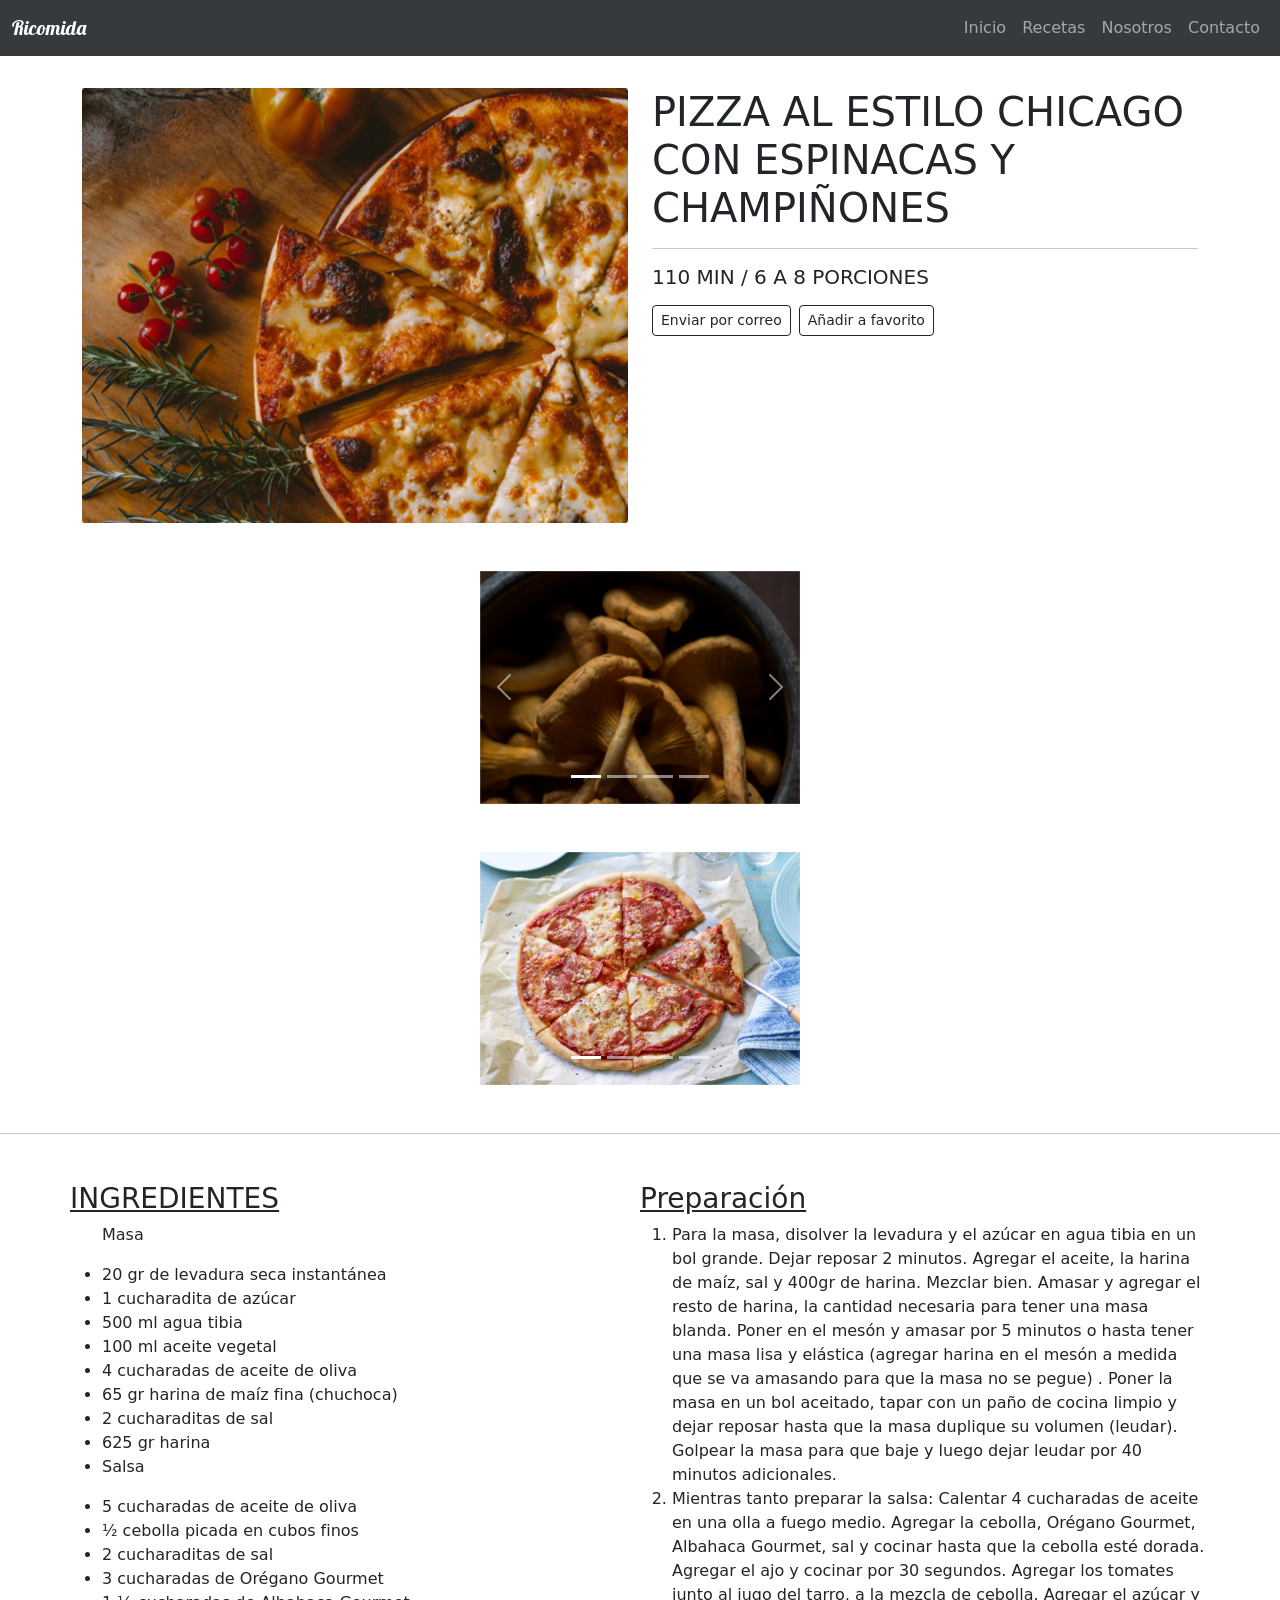
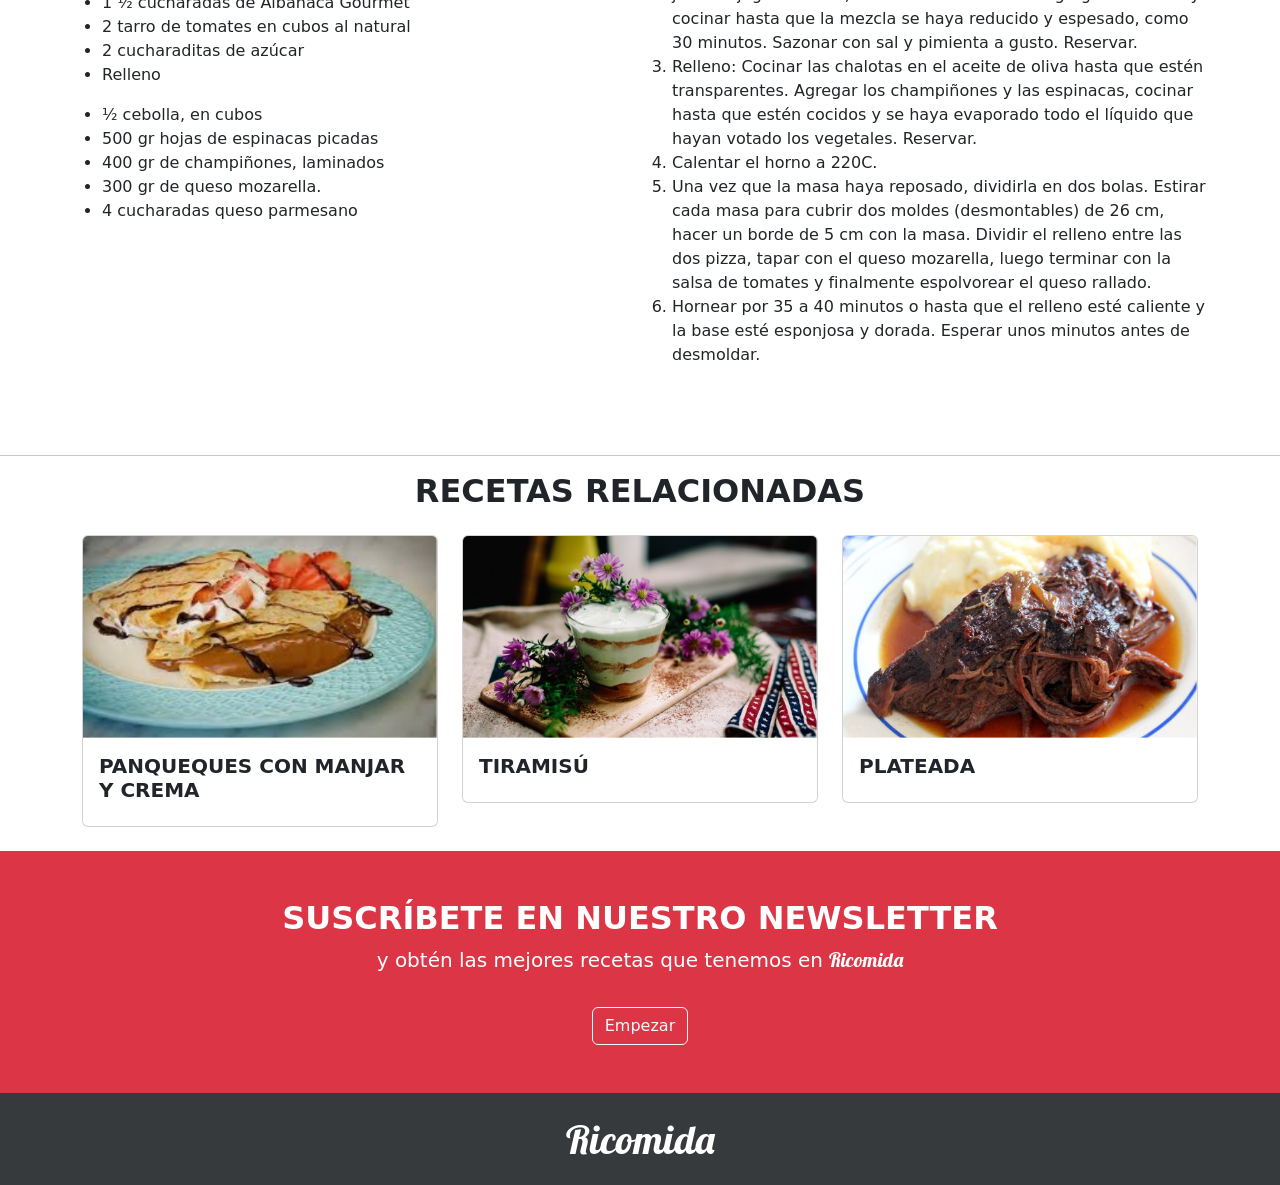
==== ricomida/ricomida/index.html @ 41fbc297 "first commit" ====
<!DOCTYPE html>
<html lang="es">
<head>
    <meta charset="UTF-8">
    <meta name="viewport" content="width=device-width, initial-scale=1.0">
    <title>RICOMIDA</title>
    <link rel="icon" href="./assets/img/favicon.svg">

    <link rel="stylesheet" href="./assets/css/styles.css">
    <link rel="stylesheet" href="./assets/js/app.js">
    <!--letra-->
    <link rel="preconnect" href="https://fonts.googleapis.com">
    <link rel="preconnect" href="https://fonts.gstatic.com" crossorigin>
    <link href="https://fonts.googleapis.com/css2?family=Cabin:ital,wght@0,400..700;1,400..700&family=Raleway:ital,wght@0,100..900;1,100..900&display=swap" rel="stylesheet">
<!--letra-->
    <link rel="preconnect" href="https://fonts.googleapis.com">
    <link rel="preconnect" href="https://fonts.gstatic.com" crossorigin>
    <link href="https://fonts.googleapis.com/css2?family=Cabin:ital,wght@0,400..700;1,400..700&family=Lobster&family=Raleway:ital,wght@0,100..900;1,100..900&display=swap" rel="stylesheet">
    

<!--bootstrap-->
    <link href="https://cdn.jsdelivr.net/npm/bootstrap@5.3.8/dist/css/bootstrap.min.css" rel="stylesheet"  crossorigin="anonymous">

     <script src="https://cdn.jsdelivr.net/npm/bootstrap@5.3.8/dist/js/bootstrap.bundle.min.js"></script>

     
<!--lectura app.js-->
    
    <script src="jquery-3.7.1.min.js"></script>
    <script src="https://ajax.googleapis.com/ajax/libs/jquery/3.7.1/jquery.min.js"></script>

<!--click para slide up y down-->
<!--click para correo enviado-->
    <script src="https://ajax.googleapis.com/ajax/libs/jquery/3.7.1/jquery.min.js"></script>

</head>



<body>
    <header>

        <nav class="navbar navbar-expand-lg navbar-dark custom-navbar fixed-top">
            <div class="container-fluid">

                <a class="navbar-brand" href="#">Ricomida</a>

                <button class="navbar-toggler" type="button" data-bs-toggle="collapse" data-bs-target="#navbarNav" aria-controls="navbarNav" aria-expanded="false" aria-label="Toggle navigation">
                <span class="navbar-toggler-icon"></span>
                </button>

                <div class="collapse navbar-collapse justify-content-end" id="navbarNav">

                    <ul class="navbar-nav">

                        <li class="nav-item">
                        <a class="nav-link"  href="#inicio">Inicio</a>
                        </li>

                        <li class="nav-item">
                        <a class="nav-link" href="#Relacionadas">Recetas</a>
                        </li>

                        <li class="nav-item">
                        <a class="nav-link" href="#">Nosotros</a>
                        </li>
                     
                        <li class="nav-item">
                        <a class="nav-link"  href="#contacto">Contacto</a>
                        </li>

                    </ul>
                </div>
            </div>
        </nav>

    </header>


    <main>
        <section id="inicio">

            <div class="container text-center mt-5">

                <div class="row">

                    <div class="col-md-6 col-12 ">

                        <img src="./assets/img/principal.jpg" class="img-fluid" alt="principal">

                    </div>

                    <div class="col-md-6 col-12">

                        <div>

                            <h1 class="text-start">PIZZA AL ESTILO CHICAGO CON ESPINACAS Y CHAMPIÑONES</h1>

                        </div>

                    <hr>

                    <div>

                        <div>

                            <h5 class="text-start">110 MIN / 6 A 8 PORCIONES</h5>

                        </div>
                            
                        <div class="bottones d-flex flex-wrap gap-2 mt-3" >

                            <button id="enviarcorreo" type="button" class="btn btn-sm btn-outline-dark" 
                                data-bs-toggle="tooltip" 
                                data-bs-placement="bottom" 
                                title="presiona para enviar un correo"
                                >
                                Enviar por correo
                            </button>
                            <p id="test" style="display:none">El correo fue enviado correctamente</p>
                                




                            <button type="button" class="btn btn-sm btn-outline-dark"
                                data-bs-toggle="tooltip"
                                data-bs-placement="right"
                                title="Agrega esta receta a tus favoritos">
                                Añadir a favorito
                            </button>

                        </div>

                    </div>

                </div>
            </div>
            

        

            <div class="d-flex justify-content-center m-5">

                <div id="carouselExampleIndicators1" class="carousel slide d-none d-md-block" >

                    <div class="carousel-indicators">

                        <button type="button" data-bs-target="#carouselExampleIndicators1" data-bs-slide-to="0" class="active" aria-current="true" aria-label="Slide 1">
                        </button>
                        <button type="button" data-bs-target="#carouselExampleIndicators1" data-bs-slide-to="1" aria-label="Slide 2">
                        </button>
                        <button type="button" data-bs-target="#carouselExampleIndicators1" data-bs-slide-to="2" aria-label="Slide 3">
                        </button>
                        <button type="button" data-bs-target="#carouselExampleIndicators1" data-bs-slide-to="3" aria-label="Slide 0">
                        </button>
                                            
                    </div>

                    <div class="carousel-inner">
                                
                        <div class="carousel-item active">
                            <img src="./assets/img/slider-1.png" class="d-block w-100 img-fluid" alt="slider-1">
                        </div>
                        <div class="carousel-item">
                            <img src="./assets/img/slider-2.png" class="d-block w-100 img-fluid" alt="slider-2">
                        </div>
                        <div class="carousel-item">
                            <img src="./assets/img/slider-3.png" class="d-block w-100 img-fluid" alt="slider-3">
                        </div>
                        <div class="carousel-item">
                            <img src="./assets/img/slider-4.png" class="d-block w-100 img-fluid" alt="slider-4">
                        </div>
                        
                    </div>

                    <button class="carousel-control-prev" type="button"                             data-bs-target="#carouselExampleIndicators1" data-bs-slide="prev">
                        <span class="carousel-control-prev-icon" aria-hidden="true"></span>
                        <span class="visually-hidden">Previous</span>
                    </button>

                    <button class="carousel-control-next" type="button" data-bs-target="#carouselExampleIndicators1" data-bs-slide="next">
                        <span class="carousel-control-next-icon" aria-hidden="true"></span>
                        <span class="visually-hidden">Next</span>
                    </button>
                    

                </div>

            </div>

            <div class="d-flex justify-content-center m-5">

                <div id="carouselExampleIndicators" class="carousel slide d-none d-md-block" >

                    <div class="carousel-indicators">

                        <button type="button" data-bs-target="#carouselExampleIndicators" data-bs-slide-to="0" class="active" aria-current="true" aria-label="Slide 1">
                        </button>
                        <button type="button" data-bs-target="#carouselExampleIndicators" data-bs-slide-to="1" aria-label="Slide 2">
                        </button>
                        <button type="button" data-bs-target="#carouselExampleIndicators" data-bs-slide-to="2" aria-label="Slide 3">
                        </button>
                        <button type="button" data-bs-target="#carouselExampleIndicators" data-bs-slide-to="3" aria-label="Slide 0">
                        </button>
                     
                    </div>

                    <div class="carousel-inner">
                        <div class="carousel-item active">
                        <img src="./assets/img/slider-5.png" class="d-block w-100 img-fluid" alt="slider-5">
                        </div>
                        <div class="carousel-item">
                        <img src="./assets/img/slider-6.png" class="d-block w-100 img-fluid" alt="slider-6">
                        </div>
                        <div class="carousel-item">
                        <img src="./assets/img/slider-7.png" class="d-block w-100 img-fluid" alt="slider-7">
                        </div>
                        <div class="carousel-item">
                        <img src="./assets/img/slider-8.png" class="d-block w-100 img-fluid" alt="slider-8">
                        </div>
                            
                    </div>

                    <button class="carousel-control-prev" type="button" data-bs-target="#carouselExampleIndicators" data-bs-slide="prev">
                        <span class="carousel-control-prev-icon" aria-hidden="true"></span>
                        <span class="visually-hidden">Previous</span>
                    </button>

                    <button class="carousel-control-next" type="button" data-bs-target="#carouselExampleIndicators" data-bs-slide="next">
                        <span class="carousel-control-next-icon" aria-hidden="true"></span>
                        <span class="visually-hidden">Next</span>
                    </button>
                    

                </div>

            </div>

        </section>

        <hr>

        <section class="container my-5">
            <div class="row">

                <div id="ingredientes" class="card-body col-md-6 col-12 mb-4">

                    <h3 style="text-decoration: underline;">INGREDIENTES</h3>

                    <ul>
                        <p>Masa</p>
                        <li >20 gr de levadura seca instantánea</li>
                        <li >1 cucharadita de azúcar</li>
                        <li >500 ml agua tibia </li>
                        <li >100 ml aceite vegetal </li>
                        <li >4 cucharadas de aceite de oliva </li>
                        <li >65 gr harina de maíz fina (chuchoca) </li>
                        <li >2 cucharaditas de sal </li>
                        <li >625 gr harina </li>
                        <li >Salsa </li>

                    </ul>

                    <ul>
                       
                        <li >5 cucharadas de aceite de oliva </li>
                        <li >½ cebolla picada en cubos finos </li>
                        <li >2 cucharaditas de sal </li>
                        <li >3 cucharadas de Orégano Gourmet </li>
                        <li >1 ½ cucharadas de Albahaca Gourmet </li>
                        <li >2 tarro de tomates en cubos al natural </li>
                        <li >2 cucharaditas de azúcar </li>
                        <li >Relleno </li>
                        

                    </ul>

                    <ul>
                       
                        <li >½ cebolla, en cubos </li>
                        <li >500 gr hojas de espinacas picadas </li>
                        <li >400 gr de champiñones, laminados </li>
                        <li >300 gr de queso mozarella. </li>
                        <li >4 cucharadas queso parmesano</li>
                
                    </ul>

                </div>

                    

                <div id="preparacion" class="card-body col-md-6 col-12 mb-4" >

                    <h3 style="text-decoration: underline;">Preparación</h3>

                    <ol>
                        <li>Para la masa, disolver la levadura y el azúcar en agua tibia en un bol grande. Dejar reposar 2 minutos. Agregar el aceite, la harina de maíz, sal y 400gr de harina. Mezclar bien. Amasar y agregar el resto de harina, la cantidad necesaria para tener una masa blanda. Poner en el mesón y amasar por 5 minutos o hasta tener una masa lisa y elástica (agregar harina en el mesón a medida que se va amasando para que la masa no se pegue) . Poner la masa en un bol aceitado, tapar con un paño de cocina limpio y dejar reposar hasta que la masa duplique su volumen (leudar). Golpear la masa para que baje y luego dejar leudar por 40 minutos adicionales. </li>
                        <li>Mientras tanto preparar la salsa: Calentar 4 cucharadas de aceite en una olla a fuego medio. Agregar la cebolla, Orégano Gourmet, Albahaca Gourmet, sal y cocinar hasta que la cebolla esté dorada. Agregar el ajo y cocinar por 30 segundos. Agregar los tomates junto al jugo del tarro, a la mezcla de cebolla. Agregar el azúcar y cocinar hasta que la mezcla se haya reducido y espesado, como 30 minutos. Sazonar con sal y pimienta a gusto. Reservar.</li>
                        <li>Relleno: Cocinar las chalotas en el aceite de oliva hasta que estén transparentes. Agregar los champiñones y las espinacas, cocinar hasta que estén cocidos y se haya evaporado todo el líquido que hayan votado los vegetales. Reservar. </li>
                        <li>Calentar el horno a 220C. </li>
                        <li>Una vez que la masa haya reposado, dividirla en dos bolas. Estirar cada masa para cubrir dos moldes (desmontables) de 26 cm, hacer un borde de 5 cm con la masa. Dividir el relleno entre las dos pizza, tapar con el queso mozarella, luego terminar con la salsa de tomates y finalmente espolvorear el queso rallado. </li>
                        <li>Hornear por 35 a 40 minutos o hasta que el relleno esté caliente y la base esté esponjosa y dorada. Esperar unos minutos antes de desmoldar.</li>
                        
                    </ol>

                </div>
                
                

            </div>

          



        </section>

        <hr>

        <section id="Relacionadas" class="container my5">

            <h2 class="text-center fw-bold mb-4">RECETAS RELACIONADAS</h2>

            <div>

                <div  class="row" >

                        <div class="col-md-4 col-12 mb-4">
                            
                                <div  class="card">
                                    <img id="flip1" src="./assets/img/recipe-card-1.png" class="card-img-top" alt="Panqueques con manjar y crema">
                                    <div class="card-body">
                                    <div >  
                                    <h5 class="card-title fw-bold">PANQUEQUES CON MANJAR Y CREMA</h5>
                                    </div> 
                                    <div id="panel1" style="display: none;">
                                    <p class="card-text">
                                        Mus enim elementum dignissim class eleifend justo, ut nunc magnis est vulputate nostra, blandit erat luctus.
                                    </p>
                                    </div>
                                    </div>
                                </div>
                            
                        </div>

                        <div class="col-md-4 col-12 mb-4">
                            
                                <div class="card ">
                                    <img id="flip2" src="./assets/img/recipe-card-2.png" class="card-img-top" alt="Panqueques con manjar y crema">
                                    <div class="card-body">
                                    <div >
                                    <h5 class="card-title fw-bold">TIRAMISÚ</h5>
                                    </div>
                                    <div id="panel2" style="display: none;">
                                    <p class="card-text">
                                        Congue fermentum dignissim rhoncus elementum ac nisi, proin phasellus lacinia sed faucibus mauris, taciti scelerisque nulla ornare consequat.
                                    </p>
                                    </div>
                                    </div>
                                </div>
                            

                        </div>


                        <div class="col-md-4 col-12 mb-4">
                            
                                <div class="card ">
                                    <img id="flip3" src="./assets/img/recipe-card-3.png" class="card-img-top" alt="Panqueques con manjar y crema">
                                    <div class="card-body">
                                    <div >
                                    <h5 class="card-title fw-bold">PLATEADA</h5>
                                    </div>
                                    <div id="panel3" style="display: none;" >
                                    <p class="card-text">
                                        Cubilia elementum posuere arcu rhoncus egestas lectus, diam aliquam laoreet ac eleifend risus, urna auctor inceptos mattis dapibus.
                                    </p>
                                    </div>
                                    </div>
                                </div>
                            

                        </div>

                </div>

            </div>

        </section>

        <section class="bg-danger text-white text-center py-5">
            <div class="container">
                <h2 class="fw-bold">SUSCRÍBETE EN NUESTRO NEWSLETTER</h2>
                <p class="fs-5">
                y obtén las mejores recetas que tenemos en 
                <span class="ricomidafont ">Ricomida</span>
                </p>
                <button class="btn btn-outline-light mt-3">Empezar</button>
            </div>
        </section>


    </main>



    <footer id="contacto" class=" text-center text-white py-3">

        <span class="ricomidafont  fs-1">Ricomida</span>

    </footer>


        <!--slide up down card-->
        <script> 
        $(document).ready(function(){
        $("#flip1").click(function(){
            $("#panel1").slideToggle("slow");
        });
        });
        </script>

        <script> 
        $(document).ready(function(){
        $("#flip2").click(function(){
            $("#panel2").slideToggle("slow");
        });
        });
        </script>

        <script> 
        $(document).ready(function(){
        $("#flip3").click(function(){
            $("#panel3").slideToggle("slow");
        });
        });
        </script>

        <!--click para envio de correo-->
        <script>
        $(document).ready(function(){
        $("#enviarcorreo").click(function(){
            alert("El correo fue enviado correctamente");
        });
        
        });
        </script>


        <!--doble click para cambio color-->
        <script>

            $("h3").on("dblclick", function() {
            $(this).css("color", "red");
            });
        </script>

       
        <script>
        const tooltipTriggerList = document.querySelectorAll('[data-bs-toggle="tooltip"]')
        const tooltipList = [...tooltipTriggerList].map(el => new bootstrap.Tooltip(el))
        </script>



    

    </body>
</html>
---- ricomida/ricomida/assets/css/styles.css ----
* {
    margin: 0;
    padding: 0;
}

main  {
  padding-top: 40px;
}

.navbar-brand {
  font-family: 'Lobster'
 
}

.custom-navbar {
  background-color: #373A3C;
   

}

body {
    font-family:  "Cabin", sans-serif
}

.carousel-item img {
  height: 233px;       /* ajusta según tu diseño */
  width: 170px;
  object-fit: scale-down;   /* recorta la imagen manteniendo proporción */
}

.ricomidafont {
    font-family: "Lobster", sans-serif;
}

footer {
  font-family: "Lobster", sans-serif;
  background-color: #373A3C;
  font-style: normal;
}
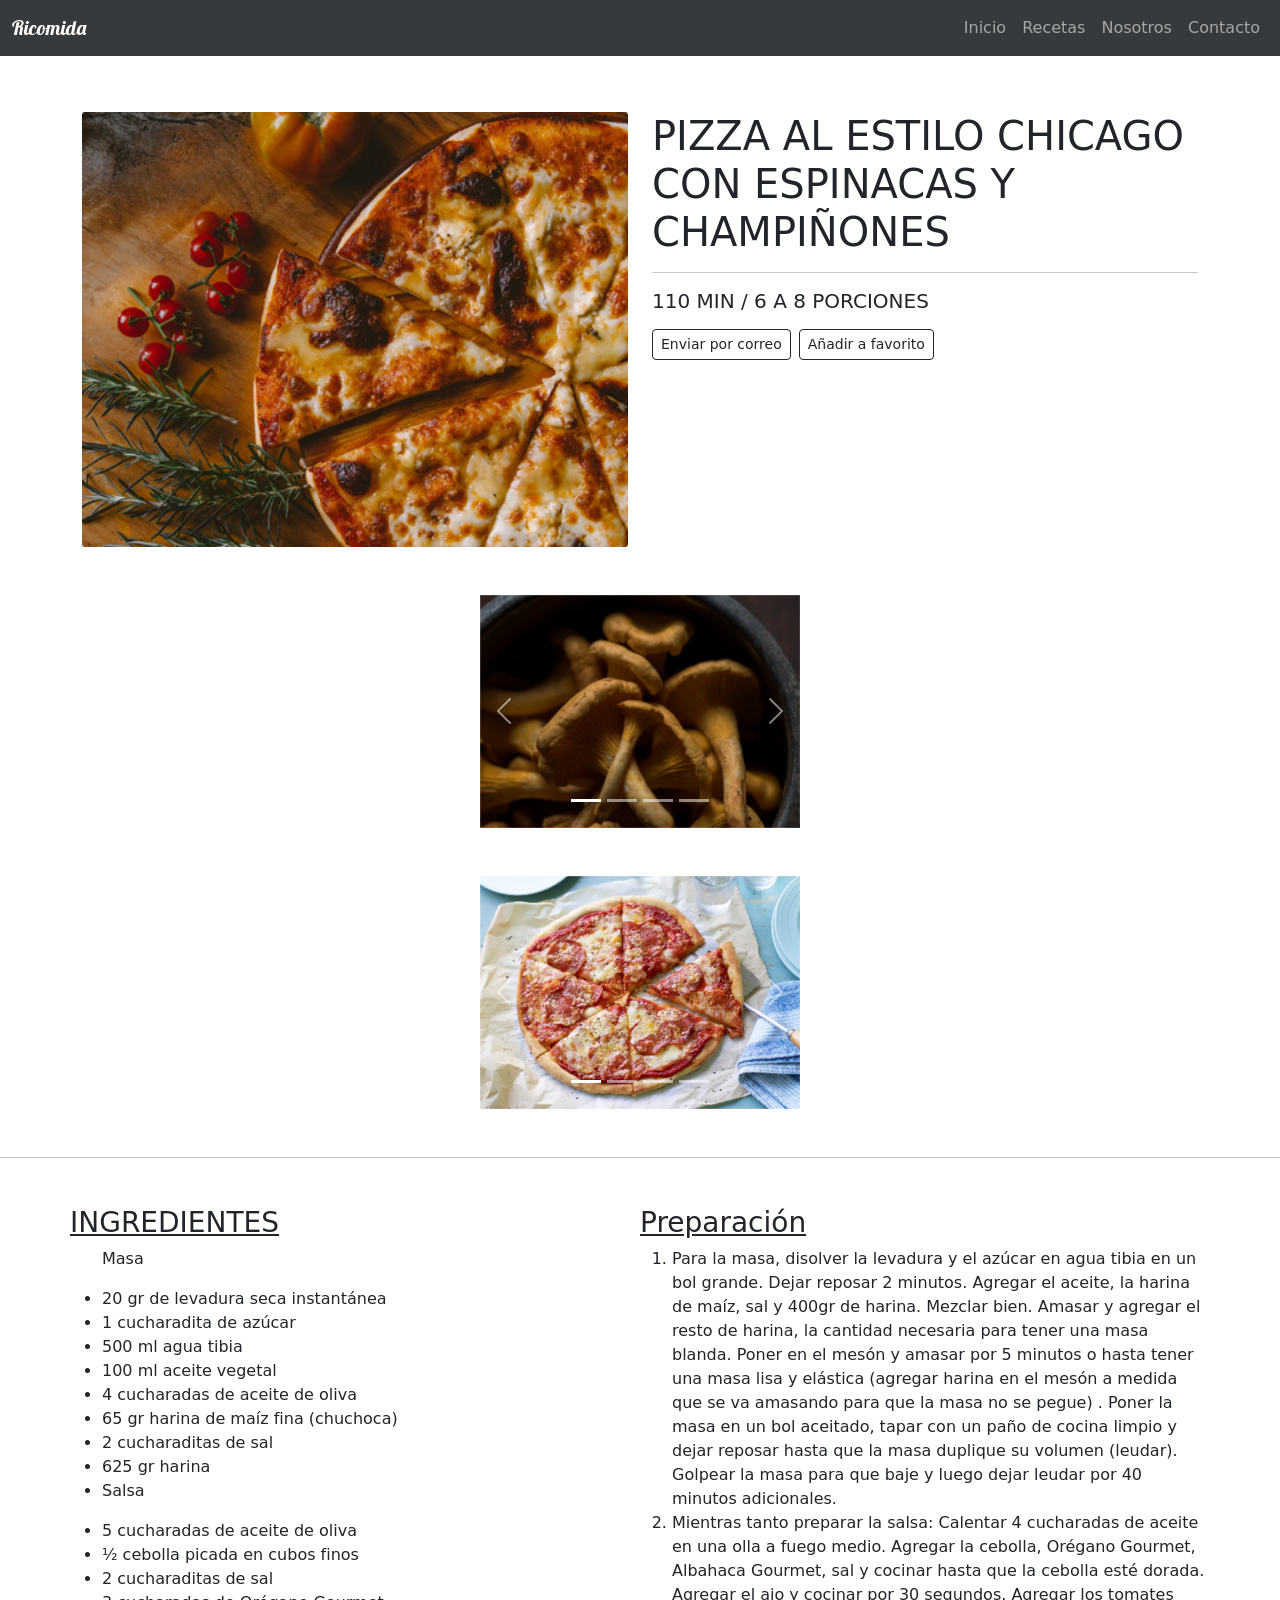
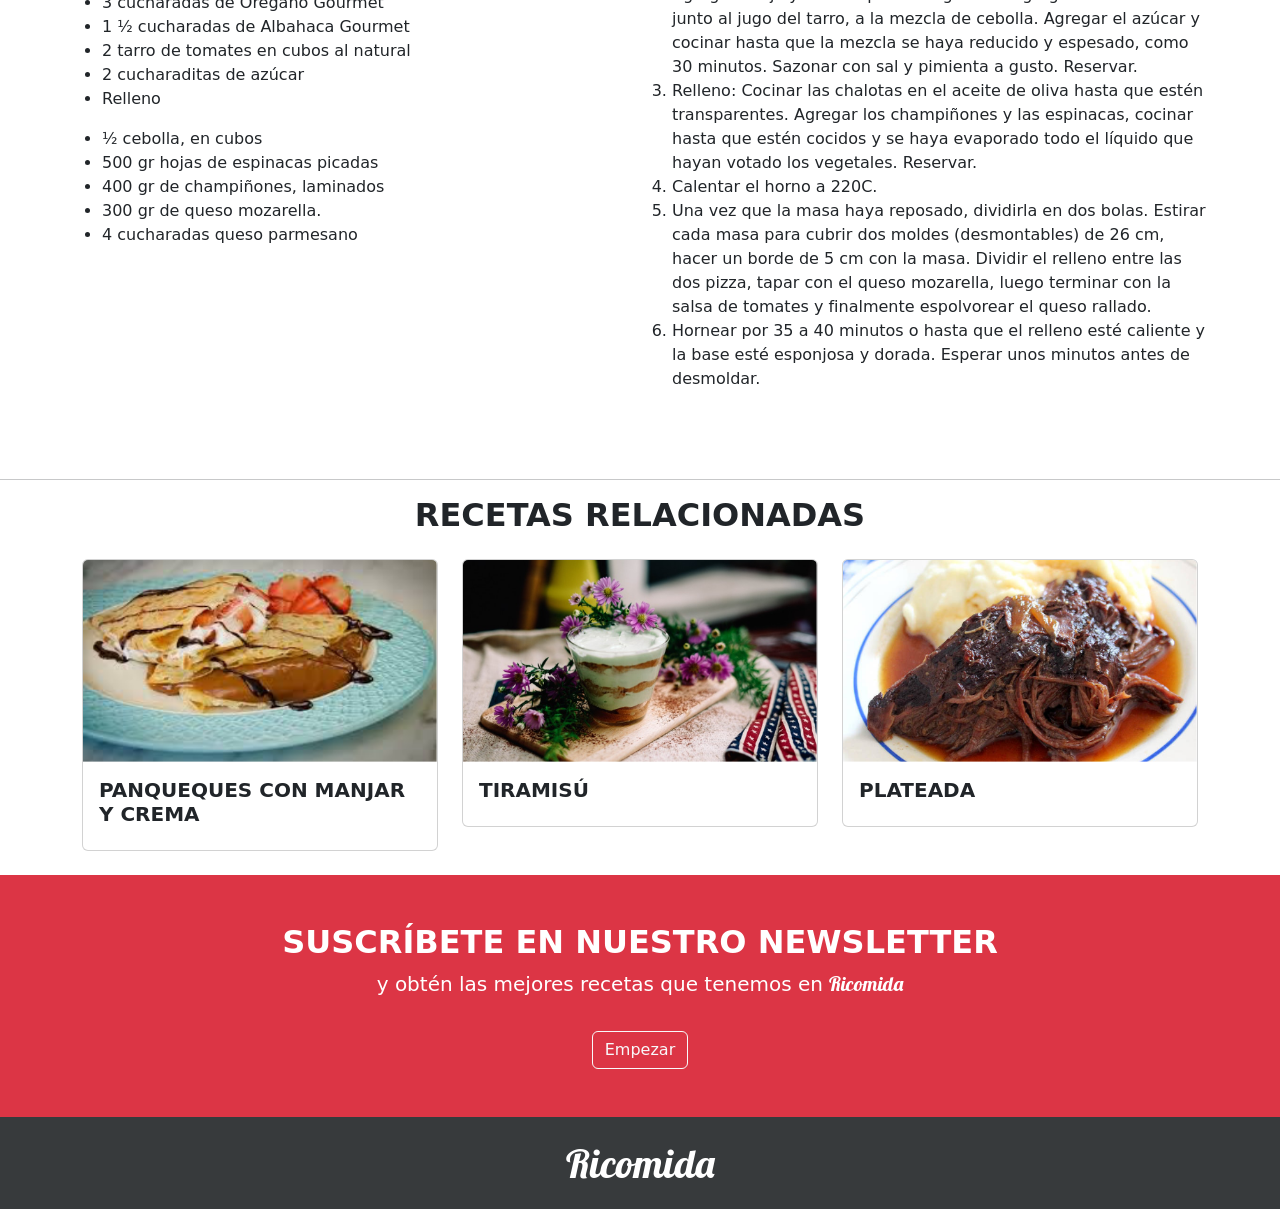
==== commit 5569bea5: "firs hugo" ====
--- a/ricomida/ricomida/index.html
+++ b/ricomida/ricomida/index.html
@@ -17,7 +17,7 @@
     <link rel="preconnect" href="https://fonts.gstatic.com" crossorigin>
     <link href="https://fonts.googleapis.com/css2?family=Cabin:ital,wght@0,400..700;1,400..700&family=Lobster&family=Raleway:ital,wght@0,100..900;1,100..900&display=swap" rel="stylesheet">
     
-
+    
 <!--bootstrap-->
     <link href="https://cdn.jsdelivr.net/npm/bootstrap@5.3.8/dist/css/bootstrap.min.css" rel="stylesheet"  crossorigin="anonymous">
 
@@ -34,7 +34,7 @@
     <script src="https://ajax.googleapis.com/ajax/libs/jquery/3.7.1/jquery.min.js"></script>
 
 </head>
-
+esto es mi cambio lo apruebas o no?
 
 
 <body>
